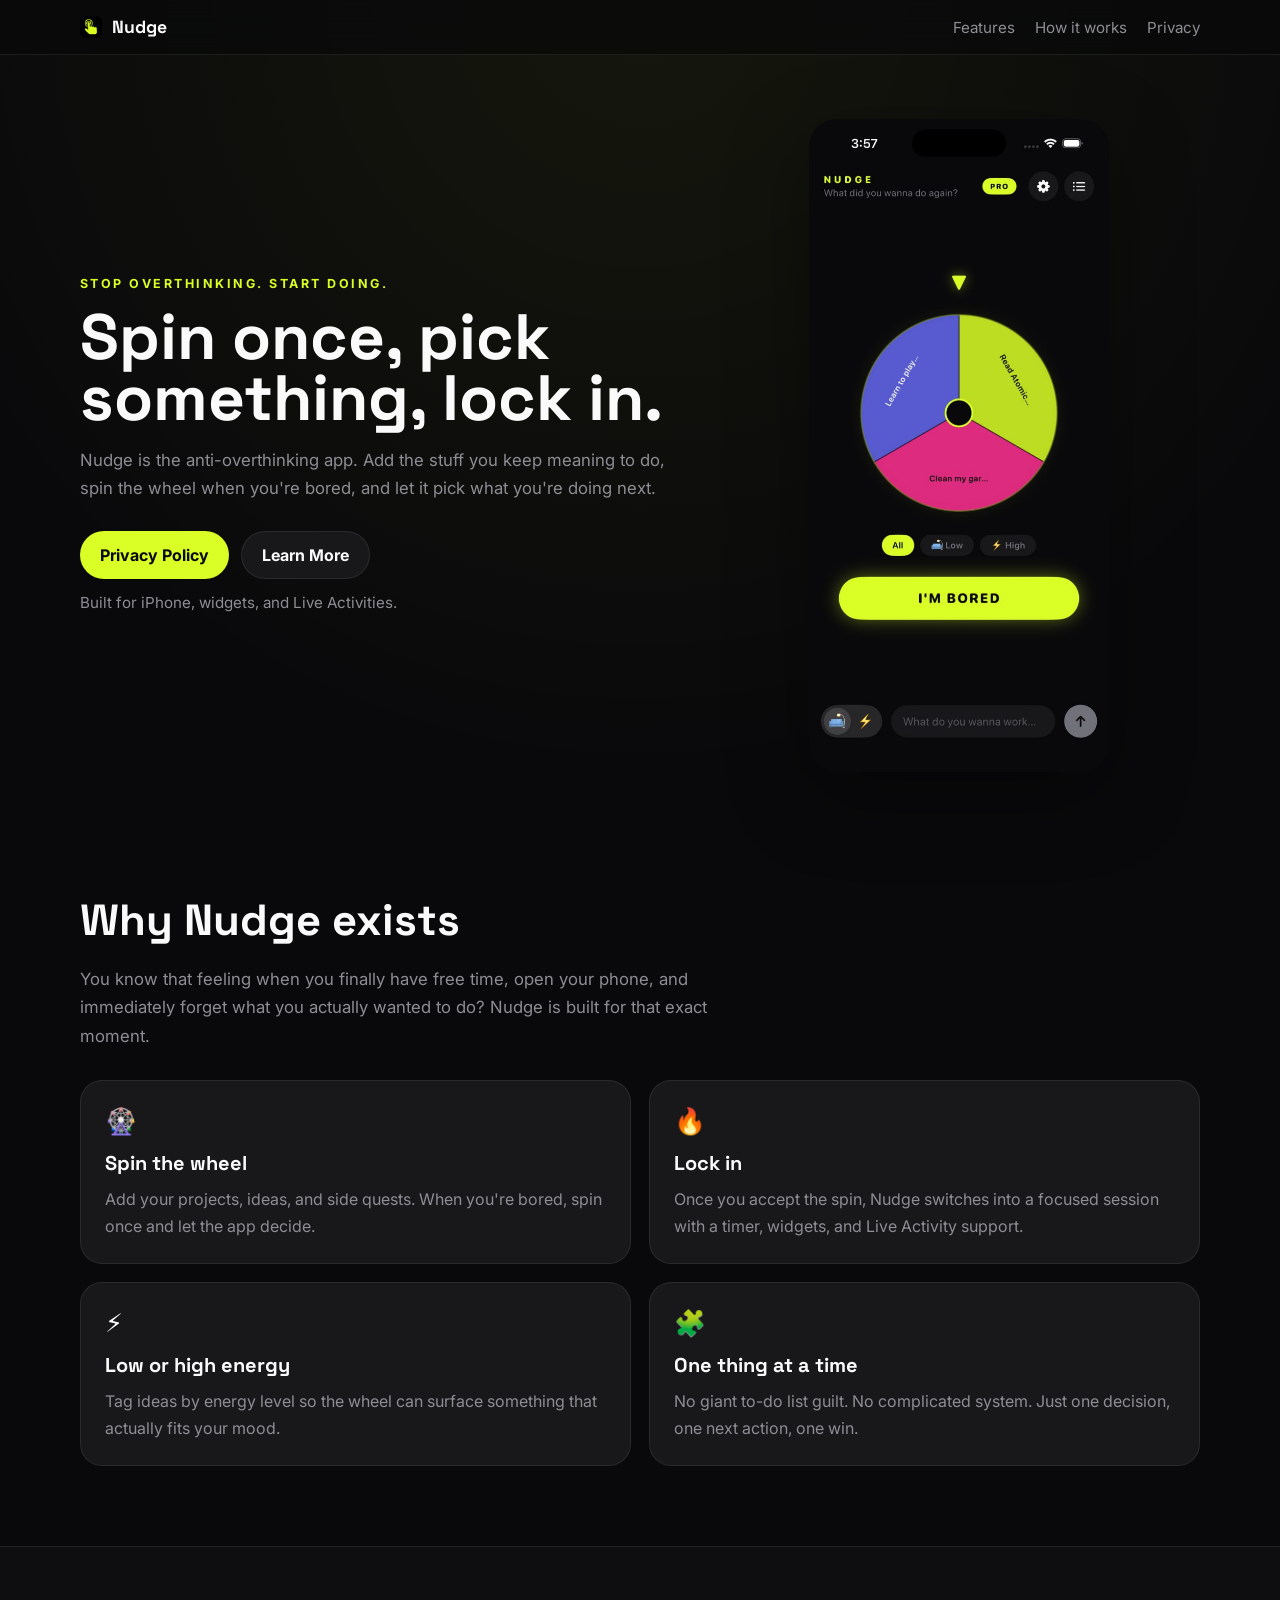
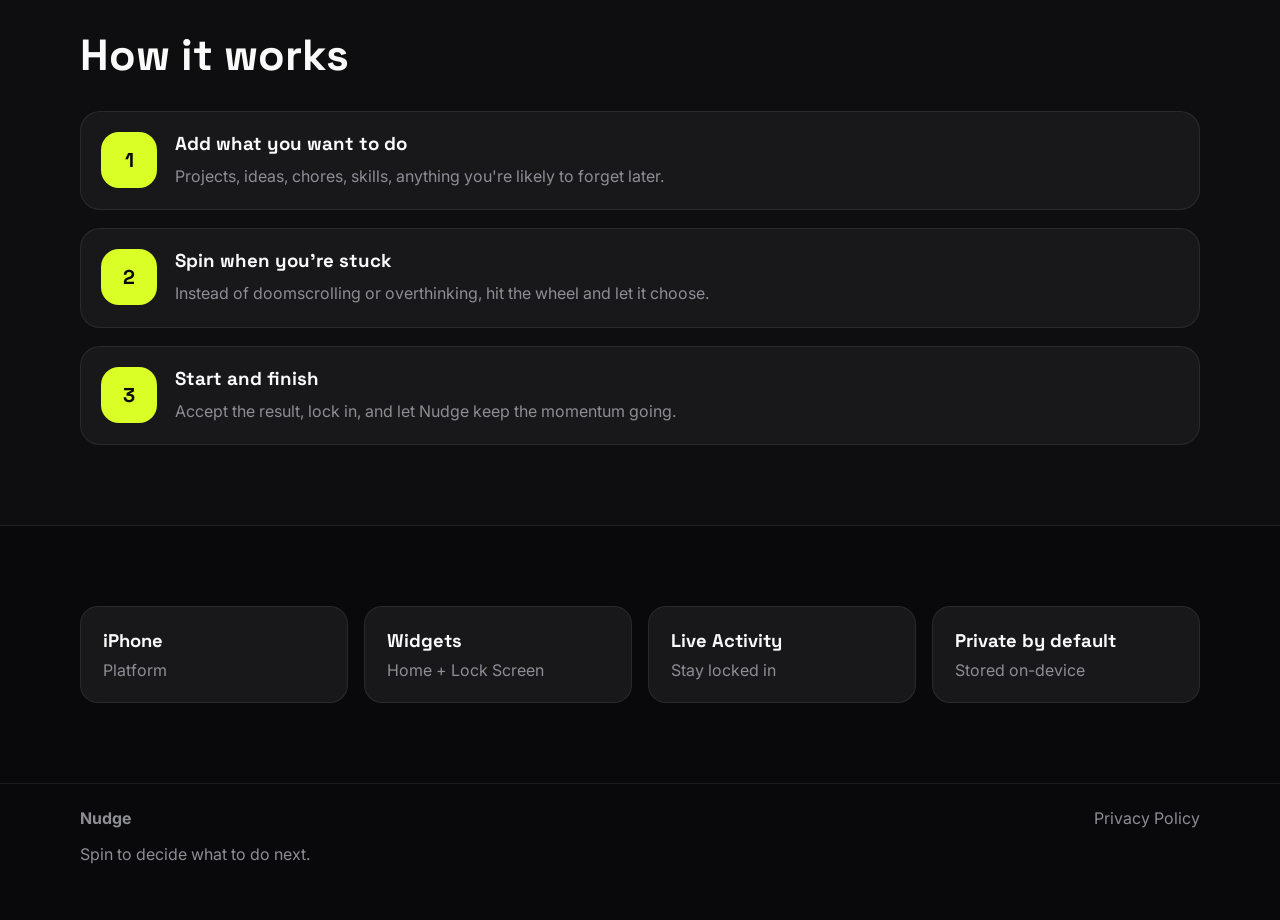
==== index.html @ 2cdd3537 "Add favicon and logo branding to site header" ====
<!DOCTYPE html>
<html lang="en">
<head>
  <meta charset="UTF-8" />
  <meta name="viewport" content="width=device-width, initial-scale=1.0" />
  <title>Nudge — Spin to Decide</title>
  <meta name="description" content="Nudge helps you stop overthinking and start doing. Add what you want to do, spin the wheel, and lock in." />
  <link rel="icon" type="image/png" href="logo.png" />
  <link rel="apple-touch-icon" href="logo.png" />
  <link rel="preconnect" href="https://fonts.googleapis.com">
  <link rel="preconnect" href="https://fonts.gstatic.com" crossorigin>
  <link href="https://fonts.googleapis.com/css2?family=Space+Grotesk:wght@400;500;700&family=Inter:wght@400;500;600;700&display=swap" rel="stylesheet">
  <link rel="stylesheet" href="styles.css" />
</head>
<body>
  <header class="site-header">
    <div class="container nav">
      <a class="brand" href="index.html"><img class="brand-logo" src="logo.png" alt="Nudge logo" /> <span>Nudge</span></a>
      <nav>
        <a href="#features">Features</a>
        <a href="#how-it-works">How it works</a>
        <a href="privacy.html">Privacy</a>
      </nav>
    </div>
  </header>

  <main>
    <section class="hero">
      <div class="container hero-grid">
        <div>
          <p class="eyebrow">Stop overthinking. Start doing.</p>
          <h1>Spin once, pick something, lock in.</h1>
          <p class="hero-copy">
            Nudge is the anti-overthinking app. Add the stuff you keep meaning to do,
            spin the wheel when you're bored, and let it pick what you're doing next.
          </p>
          <div class="hero-actions">
            <a class="button primary" href="privacy.html">Privacy Policy</a>
            <a class="button secondary" href="#features">Learn More</a>
          </div>
          <p class="hero-note">Built for iPhone, widgets, and Live Activities.</p>
        </div>

        <div class="phone-mockup real-shot-wrap">
          <img class="real-shot" src="nudge-home.jpg" alt="Nudge home screen showing the spin wheel and I'm Bored button" />
        </div>
      </div>
    </section>

    <section id="features" class="section">
      <div class="container">
        <h2>Why Nudge exists</h2>
        <p class="section-copy">
          You know that feeling when you finally have free time, open your phone, and immediately forget what you actually wanted to do? Nudge is built for that exact moment.
        </p>

        <div class="grid features-grid">
          <article class="card">
            <div class="icon">🎡</div>
            <h3>Spin the wheel</h3>
            <p>Add your projects, ideas, and side quests. When you're bored, spin once and let the app decide.</p>
          </article>
          <article class="card">
            <div class="icon">🔥</div>
            <h3>Lock in</h3>
            <p>Once you accept the spin, Nudge switches into a focused session with a timer, widgets, and Live Activity support.</p>
          </article>
          <article class="card">
            <div class="icon">⚡</div>
            <h3>Low or high energy</h3>
            <p>Tag ideas by energy level so the wheel can surface something that actually fits your mood.</p>
          </article>
          <article class="card">
            <div class="icon">🧩</div>
            <h3>One thing at a time</h3>
            <p>No giant to-do list guilt. No complicated system. Just one decision, one next action, one win.</p>
          </article>
        </div>
      </div>
    </section>

    <section id="how-it-works" class="section alt">
      <div class="container">
        <h2>How it works</h2>
        <div class="steps">
          <div class="step"><span>1</span><div><h3>Add what you want to do</h3><p>Projects, ideas, chores, skills, anything you're likely to forget later.</p></div></div>
          <div class="step"><span>2</span><div><h3>Spin when you're stuck</h3><p>Instead of doomscrolling or overthinking, hit the wheel and let it choose.</p></div></div>
          <div class="step"><span>3</span><div><h3>Start and finish</h3><p>Accept the result, lock in, and let Nudge keep the momentum going.</p></div></div>
        </div>
      </div>
    </section>

    <section class="section">
      <div class="container stat-grid">
        <div class="stat"><strong>iPhone</strong><span>Platform</span></div>
        <div class="stat"><strong>Widgets</strong><span>Home + Lock Screen</span></div>
        <div class="stat"><strong>Live Activity</strong><span>Stay locked in</span></div>
        <div class="stat"><strong>Private by default</strong><span>Stored on-device</span></div>
      </div>
    </section>
  </main>

  <footer class="site-footer">
    <div class="container footer-content">
      <div>
        <strong>Nudge</strong>
        <p>Spin to decide what to do next.</p>
      </div>
      <div class="footer-links">
        <a href="privacy.html">Privacy Policy</a>
      </div>
    </div>
  </footer>
</body>
</html>
---- styles.css ----
:root {
  --bg: #09090b;
  --surface: #18181b;
  --surface-high: #27272a;
  --text: #fafafa;
  --muted: #8d8d94;
  --accent: #d9ff26;
  --pink: #ff2e93;
  --border: rgba(255,255,255,0.08);
  --shadow: 0 24px 80px rgba(0,0,0,0.35);
}

* { box-sizing: border-box; }
html { scroll-behavior: smooth; }
body {
  margin: 0;
  font-family: Inter, system-ui, sans-serif;
  background: radial-gradient(circle at top, rgba(217,255,38,0.06), transparent 30%), var(--bg);
  color: var(--text);
}

a { color: inherit; text-decoration: none; }
.container { width: min(1120px, calc(100% - 32px)); margin: 0 auto; }

.site-header {
  position: sticky;
  top: 0;
  z-index: 10;
  backdrop-filter: blur(16px);
  background: rgba(9,9,11,0.72);
  border-bottom: 1px solid var(--border);
}
.nav {
  display: flex;
  align-items: center;
  justify-content: space-between;
  padding: 16px 0;
}
.brand {
  font-family: "Space Grotesk", Inter, sans-serif;
  font-weight: 700;
  font-size: 1.1rem;
  display: inline-flex;
  align-items: center;
  gap: 10px;
}
.brand-logo {
  width: 22px;
  height: 22px;
  border-radius: 6px;
  object-fit: cover;
  display: block;
}
nav {
  display: flex;
  gap: 20px;
  color: var(--muted);
  font-size: 0.95rem;
}
nav a:hover { color: var(--text); }

.hero { padding: 64px 0 40px; }
.hero-grid {
  display: grid;
  grid-template-columns: 1.1fr 0.9fr;
  gap: 48px;
  align-items: center;
}
.eyebrow {
  color: var(--accent);
  text-transform: uppercase;
  letter-spacing: 0.2em;
  font-size: 0.78rem;
  font-weight: 700;
  margin-bottom: 16px;
}
.hero h1, h2, h3 {
  font-family: "Space Grotesk", Inter, sans-serif;
  margin: 0;
}
.hero h1 {
  font-size: clamp(2.5rem, 5vw, 4.5rem);
  line-height: 0.95;
  margin-bottom: 16px;
}
.hero-copy, .section-copy {
  color: var(--muted);
  font-size: 1.05rem;
  line-height: 1.7;
  max-width: 58ch;
}
.hero-actions {
  display: flex;
  gap: 12px;
  margin-top: 28px;
  flex-wrap: wrap;
}
.button {
  display: inline-flex;
  align-items: center;
  justify-content: center;
  min-height: 48px;
  padding: 0 20px;
  border-radius: 999px;
  font-weight: 700;
  transition: transform 160ms ease, opacity 160ms ease;
}
.button:hover { transform: translateY(-1px); }
.button.primary {
  background: var(--accent);
  color: var(--bg);
}
.button.secondary {
  background: var(--surface);
  border: 1px solid var(--border);
}
.hero-note { color: var(--muted); margin-top: 14px; font-size: 0.95rem; }

.phone-mockup {
  display: flex;
  justify-content: center;
}
.real-shot-wrap {
  position: relative;
}
.real-shot {
  width: min(300px, 86%);
  border-radius: 28px;
  box-shadow: var(--shadow);
  display: block;
  margin-inline: auto;
}
.muted { color: var(--muted); font-size: 0.9rem; }

.section { padding: 80px 0; }
.section.alt { background: rgba(255,255,255,0.02); border-top: 1px solid var(--border); border-bottom: 1px solid var(--border); }
.section h2 { font-size: clamp(2rem, 3.4vw, 3rem); margin-bottom: 14px; }
.grid.features-grid {
  display: grid;
  grid-template-columns: repeat(2, minmax(0,1fr));
  gap: 18px;
  margin-top: 30px;
}
.card {
  background: var(--surface);
  border: 1px solid var(--border);
  border-radius: 22px;
  padding: 24px;
}
.card .icon { font-size: 1.6rem; margin-bottom: 14px; }
.card h3 { margin-bottom: 10px; font-size: 1.25rem; }
.card p { color: var(--muted); line-height: 1.65; margin: 0; }

.steps {
  display: grid;
  gap: 18px;
  margin-top: 28px;
}
.step {
  display: grid;
  grid-template-columns: 56px 1fr;
  gap: 18px;
  align-items: start;
  padding: 20px;
  background: var(--surface);
  border: 1px solid var(--border);
  border-radius: 20px;
}
.step span {
  width: 56px;
  height: 56px;
  display: inline-flex;
  align-items: center;
  justify-content: center;
  border-radius: 18px;
  background: var(--accent);
  color: var(--bg);
  font-family: "Space Grotesk", Inter, sans-serif;
  font-weight: 800;
  font-size: 1.25rem;
}
.step p { margin: 8px 0 0; color: var(--muted); line-height: 1.65; }

.stat-grid {
  display: grid;
  grid-template-columns: repeat(4, 1fr);
  gap: 16px;
}
.stat {
  padding: 22px;
  background: var(--surface);
  border: 1px solid var(--border);
  border-radius: 18px;
}
.stat strong {
  display: block;
  font-family: "Space Grotesk", Inter, sans-serif;
  font-size: 1.15rem;
}
.stat span { color: var(--muted); display: block; margin-top: 8px; }

.site-footer {
  border-top: 1px solid var(--border);
  padding: 24px 0 40px;
}
.footer-content {
  display: flex;
  justify-content: space-between;
  gap: 20px;
  color: var(--muted);
}
.footer-links { display: flex; gap: 16px; }

.policy-main { padding: 56px 0; }
.policy-card {
  max-width: 760px;
  background: var(--surface);
  border: 1px solid var(--border);
  border-radius: 24px;
  padding: 32px;
}
.policy-card h1 { font-size: clamp(2.3rem, 4vw, 3.4rem); margin-bottom: 20px; }
.policy-card h2 { font-size: 1.3rem; margin-top: 28px; margin-bottom: 10px; }
.policy-card p, .policy-card li {
  color: var(--muted);
  line-height: 1.75;
}
.policy-card ul { padding-left: 20px; }
.back-link {
  display: inline-block;
  margin-bottom: 16px;
  color: var(--muted);
}
.back-link:hover { color: var(--text); }

@media (max-width: 900px) {
  .hero-grid,
  .grid.features-grid,
  .stat-grid {
    grid-template-columns: 1fr;
  }
  .phone-mockup { order: -1; }
}

@media (max-width: 640px) {
  nav { display: none; }
  .section, .hero { padding: 56px 0; }
  .policy-card { padding: 24px; }
  .footer-content { flex-direction: column; }
  .step { grid-template-columns: 1fr; }
}
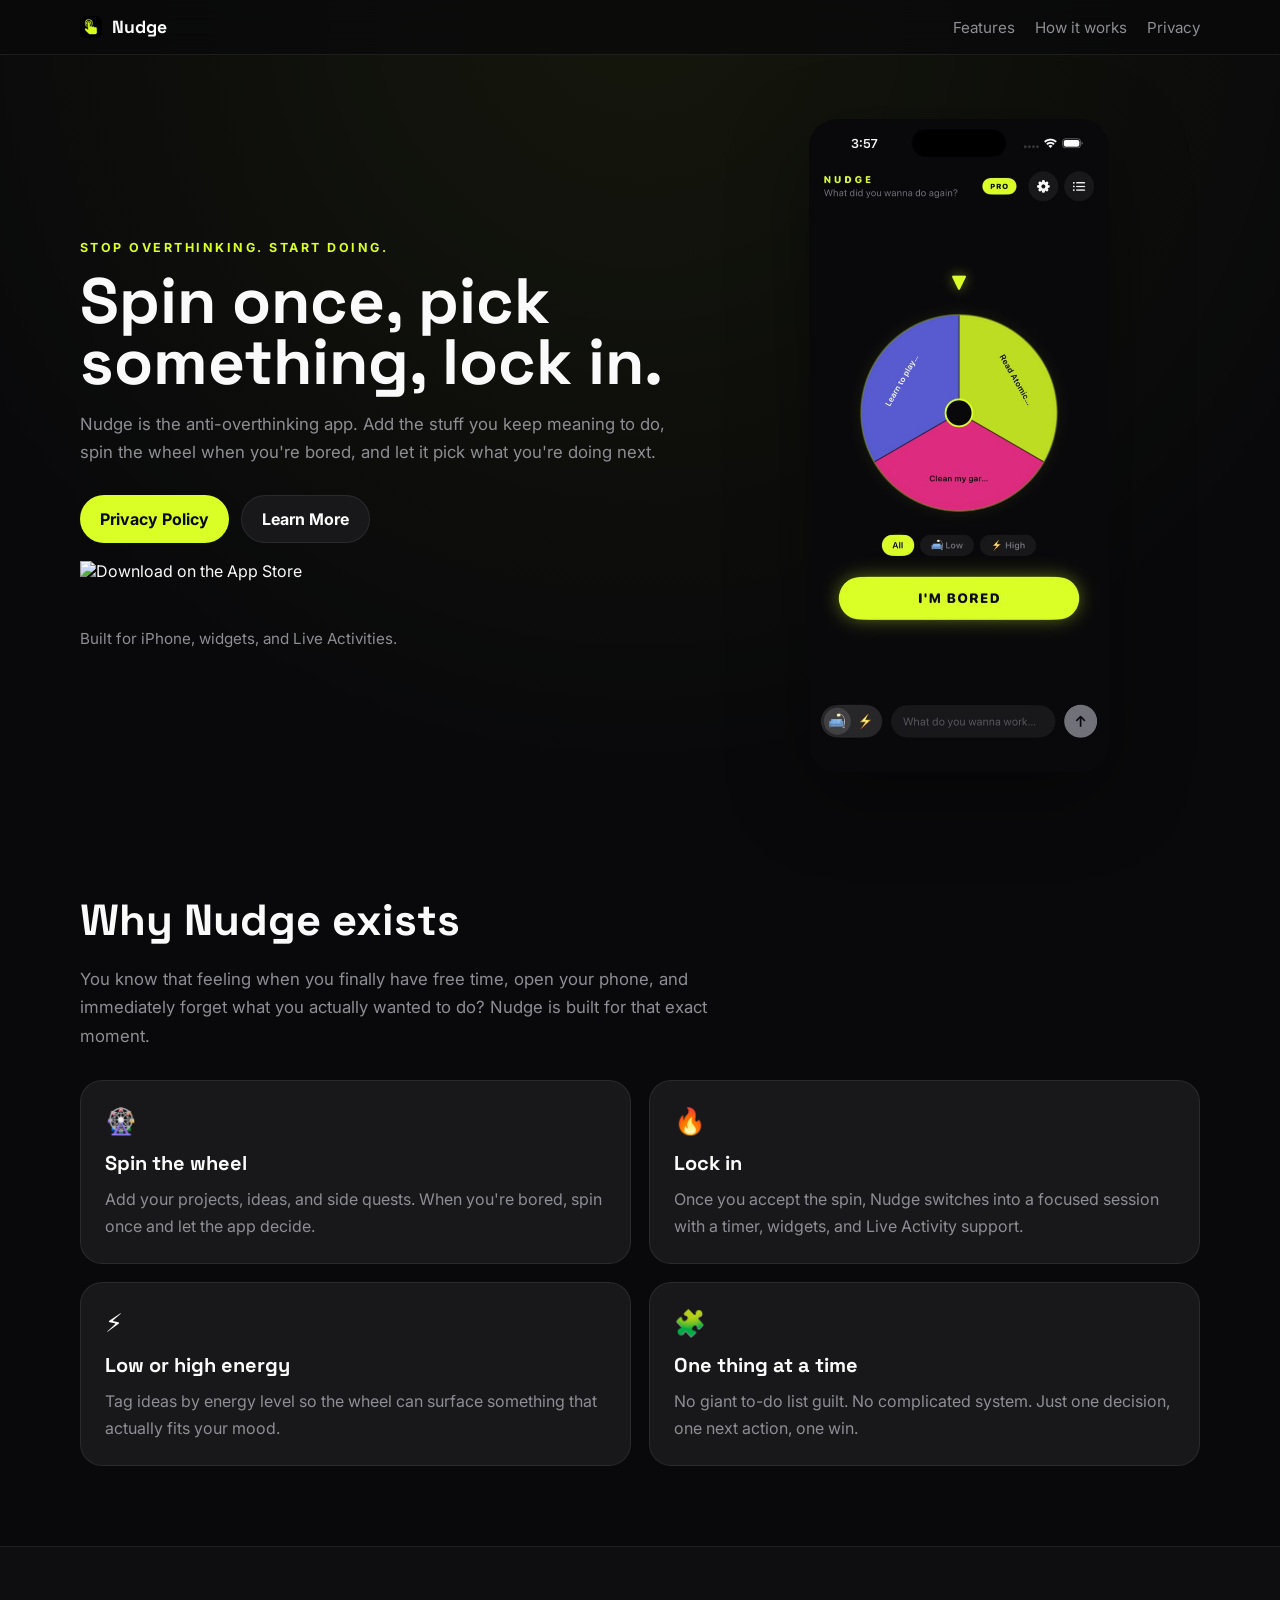
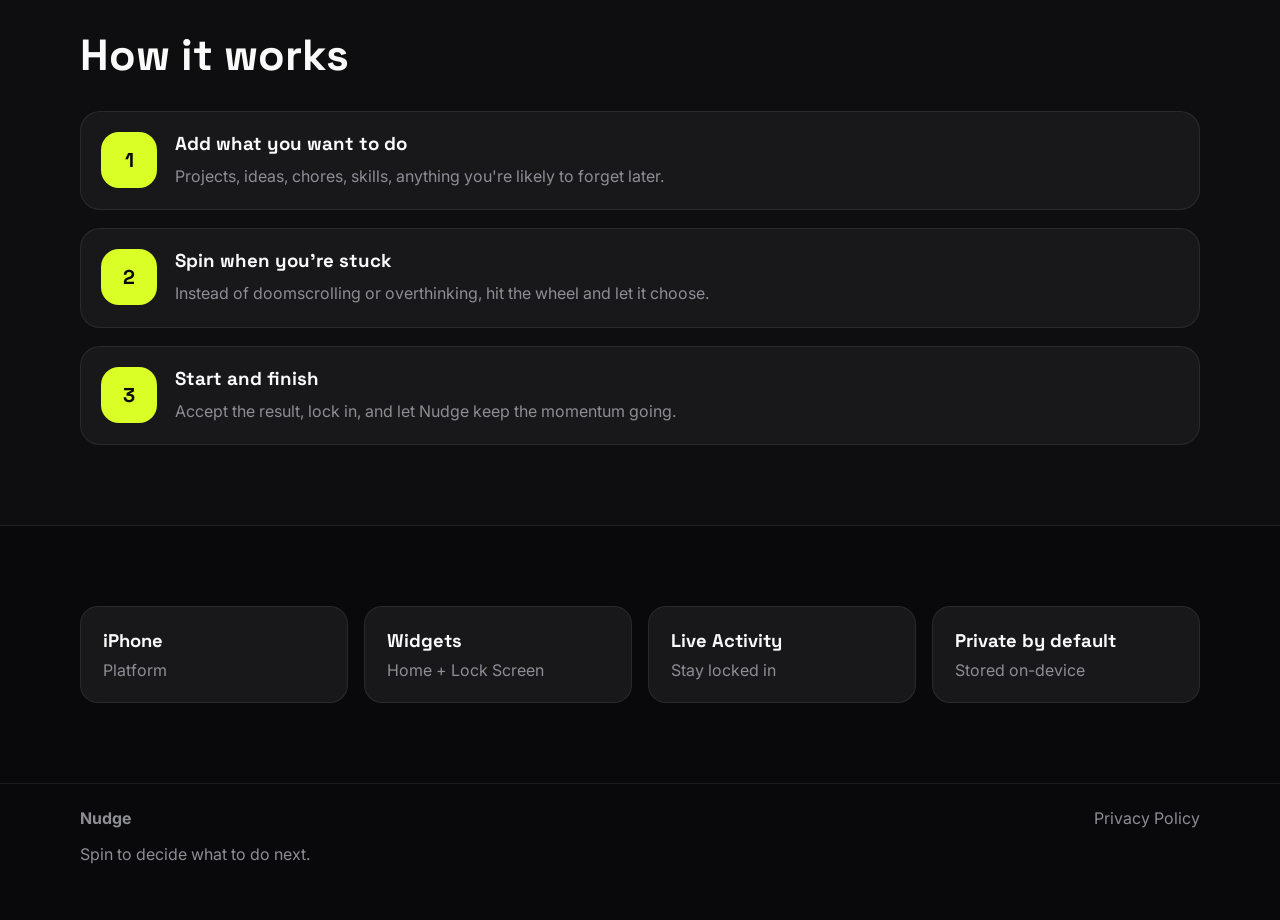
==== commit a6531439: "Add App Store badge to homepage" ====
--- a/index.html
+++ b/index.html
@@ -5,17 +5,17 @@
   <meta name="viewport" content="width=device-width, initial-scale=1.0" />
   <title>Nudge — Spin to Decide</title>
   <meta name="description" content="Nudge helps you stop overthinking and start doing. Add what you want to do, spin the wheel, and lock in." />
-  <link rel="icon" type="image/png" href="logo.png" />
-  <link rel="apple-touch-icon" href="logo.png" />
+  <link rel="icon" type="image/png" href="logo.png?v=3" />
+  <link rel="apple-touch-icon" href="logo.png?v=3" />
   <link rel="preconnect" href="https://fonts.googleapis.com">
   <link rel="preconnect" href="https://fonts.gstatic.com" crossorigin>
   <link href="https://fonts.googleapis.com/css2?family=Space+Grotesk:wght@400;500;700&family=Inter:wght@400;500;600;700&display=swap" rel="stylesheet">
-  <link rel="stylesheet" href="styles.css" />
+  <link rel="stylesheet" href="styles.css?v=3" />
 </head>
 <body>
   <header class="site-header">
     <div class="container nav">
-      <a class="brand" href="index.html"><img class="brand-logo" src="logo.png" alt="Nudge logo" /> <span>Nudge</span></a>
+      <a class="brand" href="index.html"><img class="brand-logo" src="logo.png?v=3" alt="Nudge logo" /> <span>Nudge</span></a>
       <nav>
         <a href="#features">Features</a>
         <a href="#how-it-works">How it works</a>
@@ -38,11 +38,16 @@
             <a class="button primary" href="privacy.html">Privacy Policy</a>
             <a class="button secondary" href="#features">Learn More</a>
           </div>
+          <div class="app-store-badge-wrap">
+            <a href="#" aria-label="Download on the App Store">
+              <img class="app-store-badge" src="https://developer.apple.com/assets/elements/badges/download-on-the-app-store.svg" alt="Download on the App Store" />
+            </a>
+          </div>
           <p class="hero-note">Built for iPhone, widgets, and Live Activities.</p>
         </div>
 
         <div class="phone-mockup real-shot-wrap">
-          <img class="real-shot" src="nudge-home.jpg" alt="Nudge home screen showing the spin wheel and I'm Bored button" />
+          <img class="real-shot" src="nudge-home.jpg?v=3" alt="Nudge home screen showing the spin wheel and I'm Bored button" />
         </div>
       </div>
     </section>
--- a/styles.css
+++ b/styles.css
@@ -115,6 +115,14 @@
   border: 1px solid var(--border);
 }
 .hero-note { color: var(--muted); margin-top: 14px; font-size: 0.95rem; }
+.app-store-badge-wrap {
+  margin-top: 18px;
+}
+.app-store-badge {
+  height: 54px;
+  width: auto;
+  display: block;
+}
 
 .phone-mockup {
   display: flex;
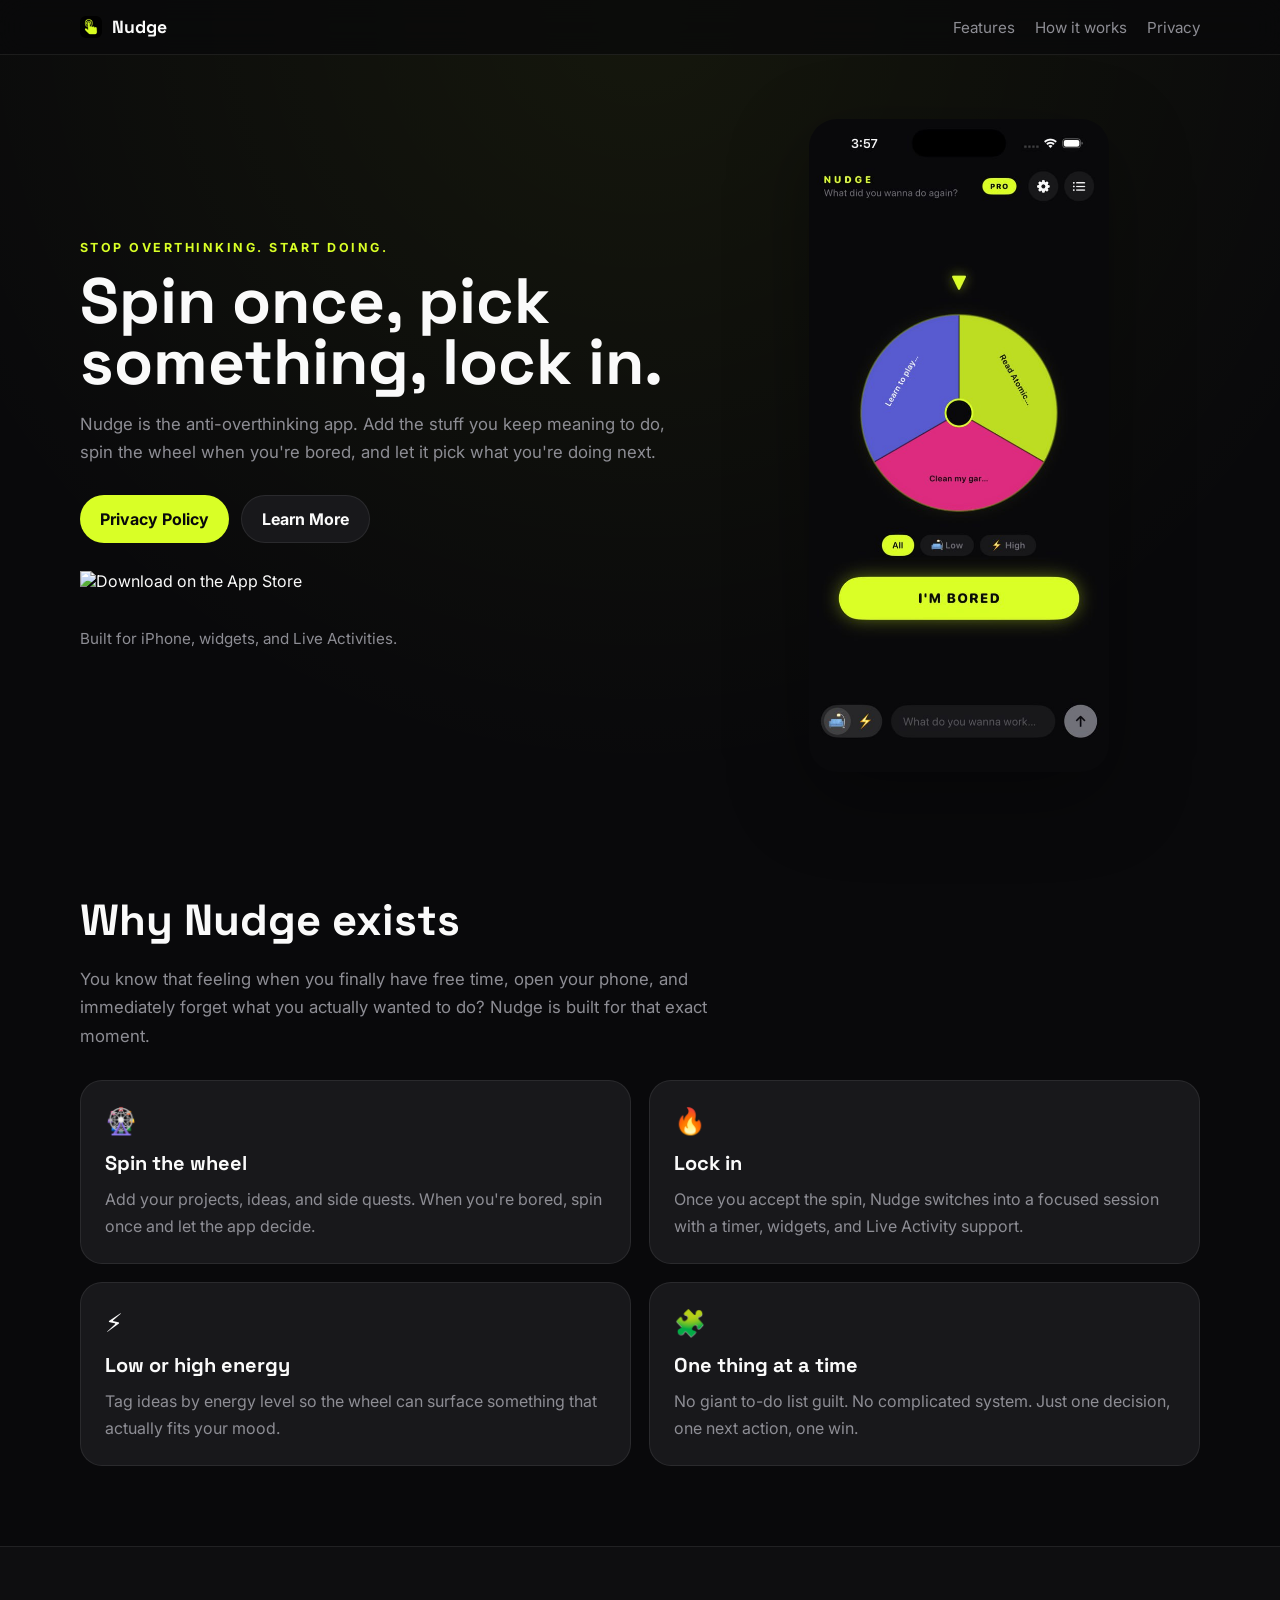
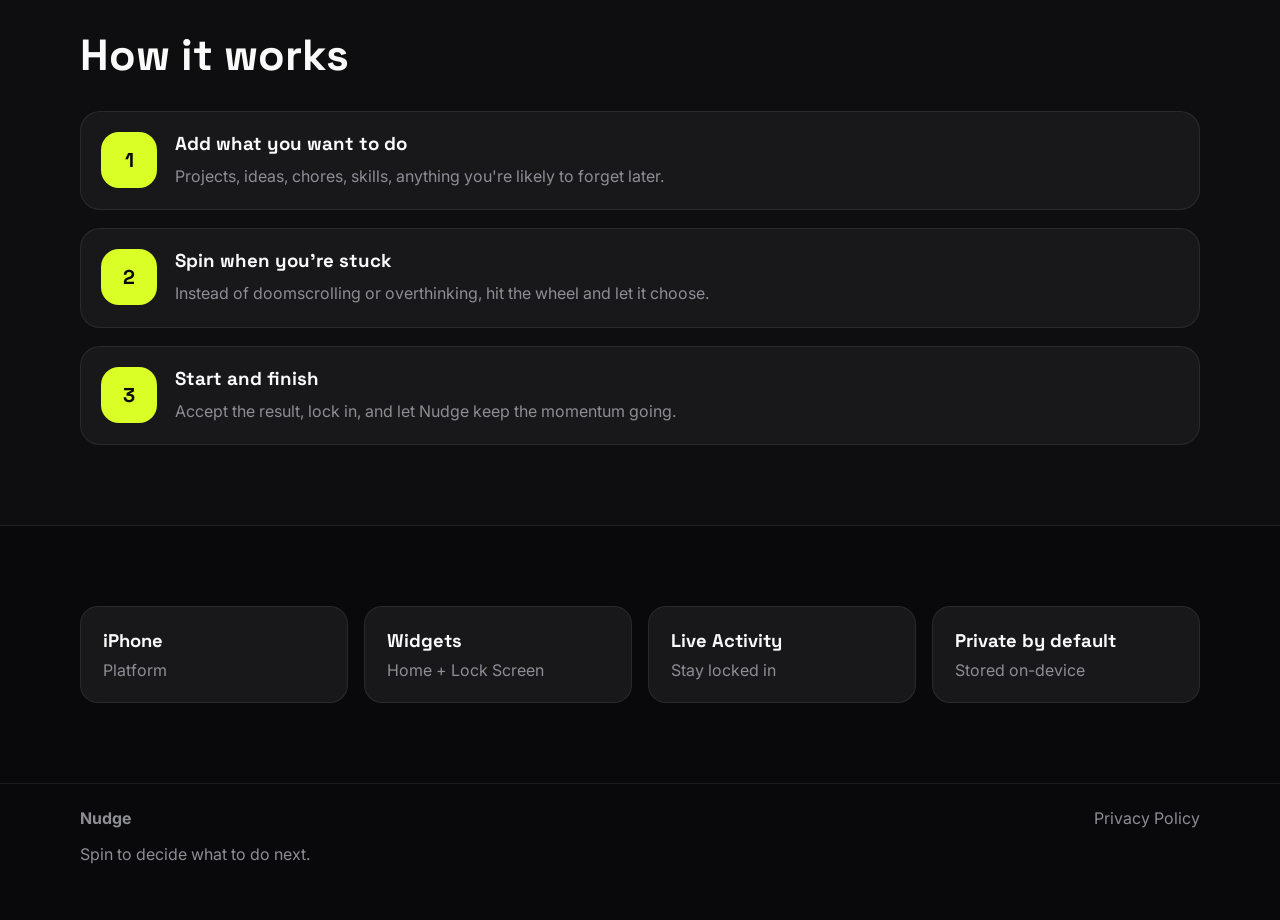
==== commit f7abb4fc: "Add SEO meta tags and llms.txt" ====
--- a/index.html
+++ b/index.html
@@ -5,6 +5,16 @@
   <meta name="viewport" content="width=device-width, initial-scale=1.0" />
   <title>Nudge — Spin to Decide</title>
   <meta name="description" content="Nudge helps you stop overthinking and start doing. Add what you want to do, spin the wheel, and lock in." />
+  <link rel="canonical" href="https://willpederson.github.io/nudge/" />
+  <meta property="og:type" content="website" />
+  <meta property="og:title" content="Nudge — Spin to Decide" />
+  <meta property="og:description" content="Stop overthinking. Start doing. Add what you want to do, spin the wheel, and lock in." />
+  <meta property="og:url" content="https://willpederson.github.io/nudge/" />
+  <meta property="og:image" content="https://willpederson.github.io/nudge/logo.png" />
+  <meta name="twitter:card" content="summary_large_image" />
+  <meta name="twitter:title" content="Nudge — Spin to Decide" />
+  <meta name="twitter:description" content="Stop overthinking. Start doing. Add what you want to do, spin the wheel, and lock in." />
+  <meta name="twitter:image" content="https://willpederson.github.io/nudge/logo.png" />
   <link rel="icon" type="image/png" href="logo.png?v=3" />
   <link rel="apple-touch-icon" href="logo.png?v=3" />
   <link rel="preconnect" href="https://fonts.googleapis.com">
--- a/styles.css
+++ b/styles.css
@@ -116,10 +116,10 @@
 }
 .hero-note { color: var(--muted); margin-top: 14px; font-size: 0.95rem; }
 .app-store-badge-wrap {
-  margin-top: 18px;
+  margin-top: 28px;
 }
 .app-store-badge {
-  height: 54px;
+  height: 44px;
   width: auto;
   display: block;
 }
